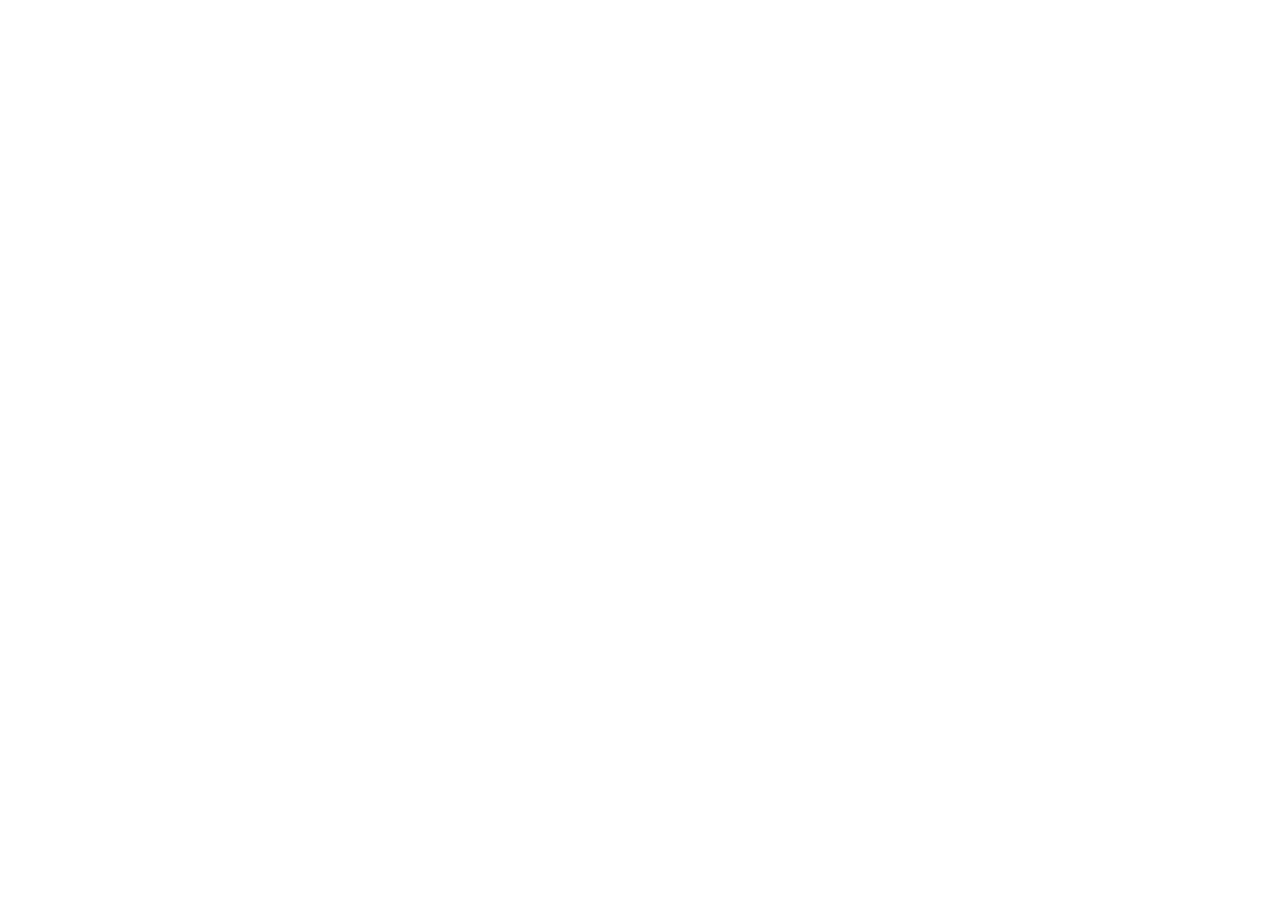
==== receita.html @ ca4401a3 "primeiro commit" ====
<!DOCTYPE html>
<html lang="pt-br">
<head>
    <meta charset="UTF-8">
    <meta name="viewport" content="width=device-width, initial-scale=1.0">
    <title>página de receita</title>
</head>
<body>
    
</body>
</html>
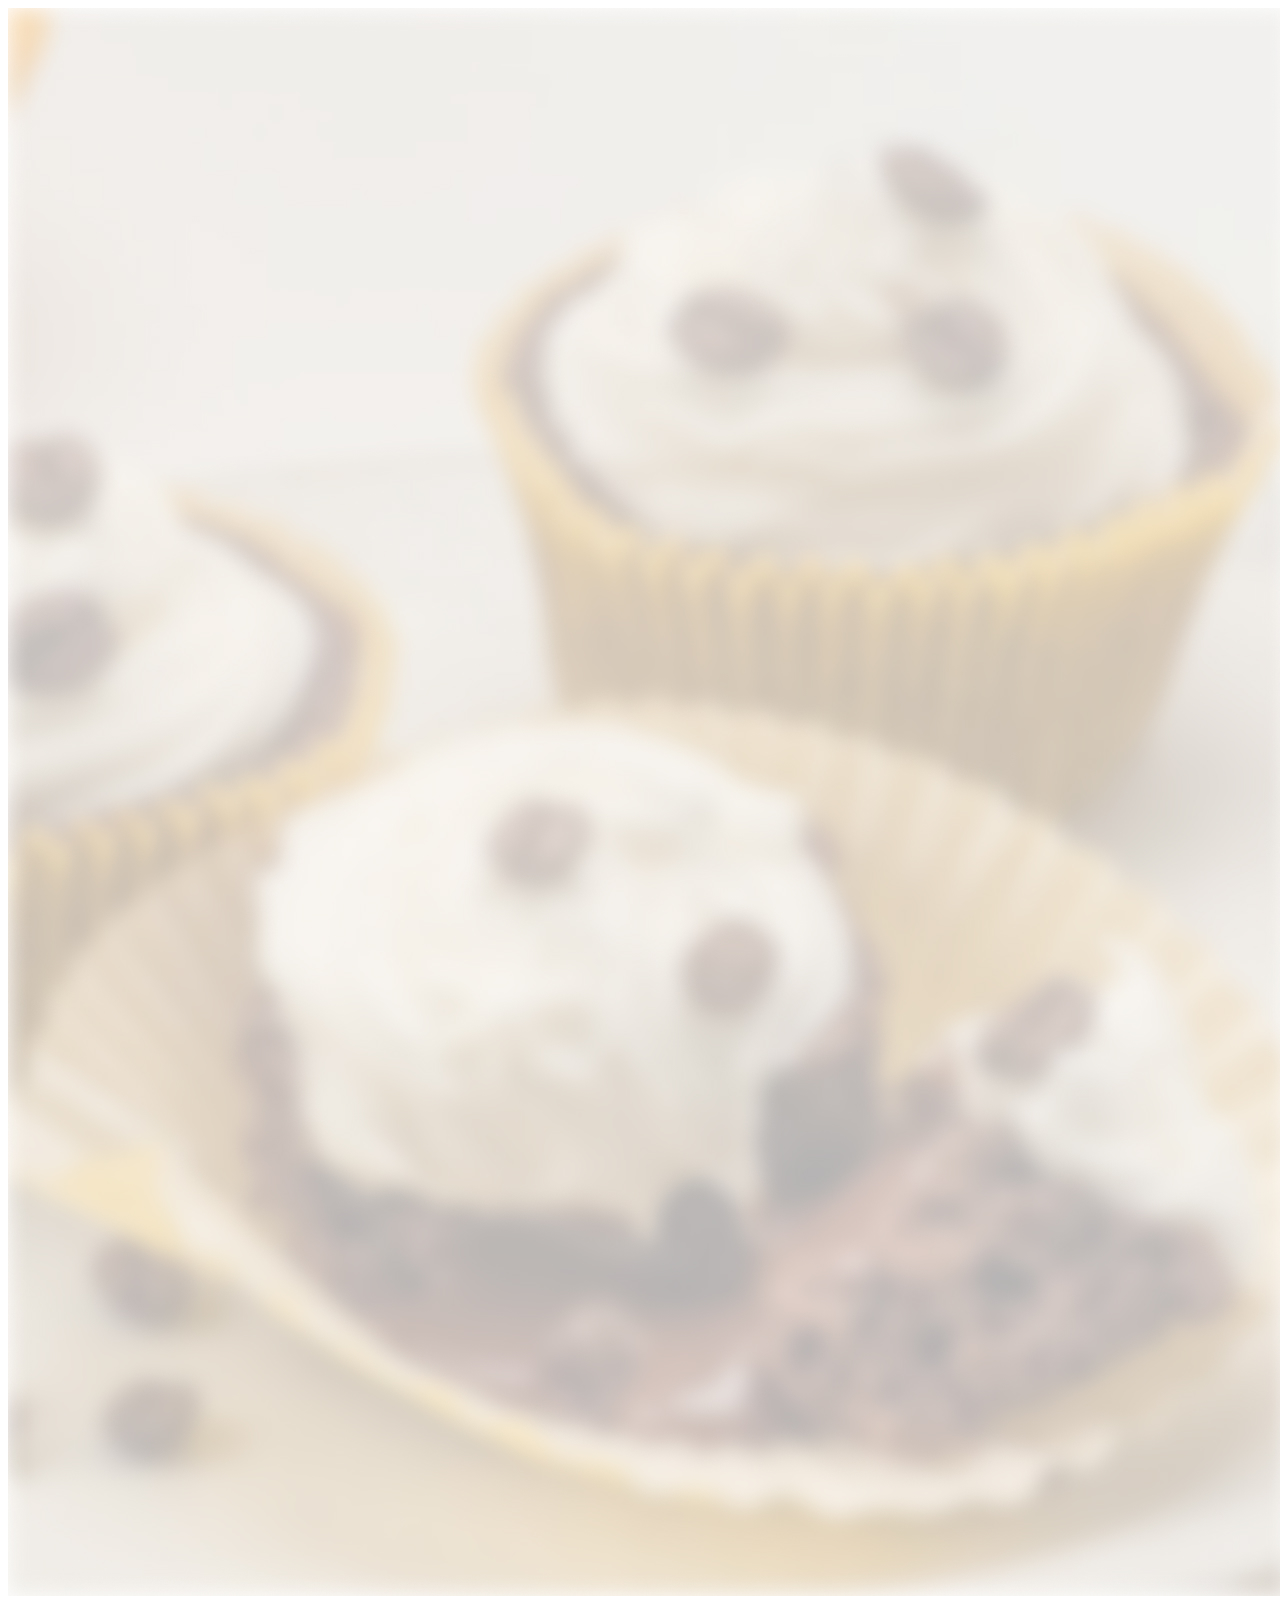
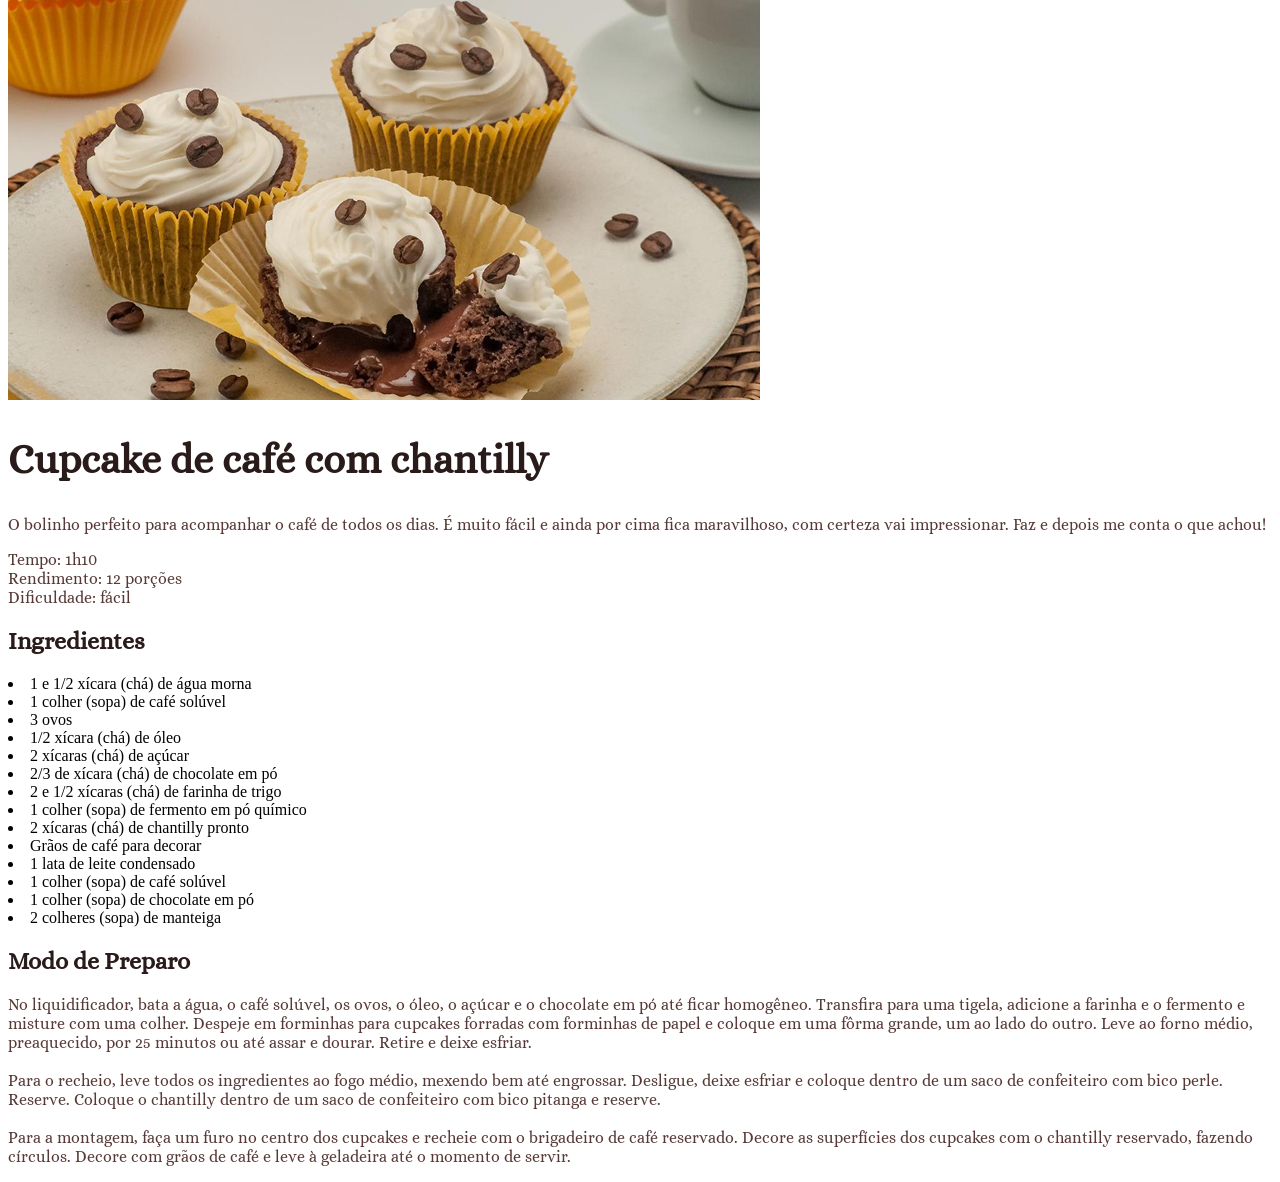
==== commit 05dfc69b: "adicionando imagens, texto e estilo" ====
--- a/receita.html
+++ b/receita.html
@@ -1,11 +1,58 @@
 <!DOCTYPE html>
 <html lang="pt-br">
 <head>
+    <link rel="preconnect" href="https://fonts.googleapis.com">
+    <link rel="preconnect" href="https://fonts.gstatic.com" crossorigin>
+    <link href="https://fonts.googleapis.com/css2?family=Alice&display=swap" rel="stylesheet">
     <meta charset="UTF-8">
     <meta name="viewport" content="width=device-width, initial-scale=1.0">
+    <link rel="stylesheet" href="receita.css">
     <title>página de receita</title>
 </head>
 <body>
-    
+    <div id="page">
+        <img src="assets/bg-image.jpg" alt="Fundo opaco com a imagem principal">
+        <img src="assets/main-image.jpg" alt="3 cupcakes de café com chantilly">
+        <main>
+            <section id="about">
+                <h1>Cupcake de café com chantilly</h1>
+                <p>
+                    O bolinho perfeito para acompanhar o café de todos os dias. É muito fácil e ainda por cima fica maravilhoso, com certeza vai impressionar. Faz e depois me conta o que achou!
+                </p>
+                <p>
+                    Tempo: 1h10 <br>
+                    Rendimento: 12 porções <br>
+                    Dificuldade: fácil
+
+                </p>
+            </section>
+            <section id="ingredients">
+                <h2>Ingredientes</h2>
+                <p>
+                    <li>1 e 1/2 xícara (chá) de água morna</li>
+                    <li>1 colher (sopa) de café solúvel</li>
+                    <li>3 ovos</li>
+                    <li>1/2 xícara (chá) de óleo</li>
+                    <li>2 xícaras (chá) de açúcar</li>
+                    <li>2/3 de xícara (chá) de chocolate em pó</li>
+                    <li>2 e 1/2 xícaras (chá) de farinha de trigo</li>
+                    <li>1 colher (sopa) de fermento em pó químico</li>
+                    <li>2 xícaras (chá) de chantilly pronto</li>
+                    <li>Grãos de café para decorar</li>
+                    <li>1 lata de leite condensado</li>
+                    <li>1 colher (sopa) de café solúvel</li>
+                    <li>1 colher (sopa) de chocolate em pó</li>
+                    <li>2 colheres (sopa) de manteiga</li>
+                </p>
+            </section>
+            <section id="about">
+                <h2>Modo de Preparo</h2>
+                <p>
+                No liquidificador, bata a água, o café solúvel, os ovos, o óleo, o açúcar e o chocolate em pó até ficar homogêneo. Transfira para uma tigela, adicione a farinha e o fermento e misture com uma colher. Despeje em forminhas para cupcakes forradas com forminhas de papel e coloque em uma fôrma grande, um ao lado do outro. Leve ao forno médio, preaquecido, por 25 minutos ou até assar e dourar. Retire e deixe esfriar. <br><br>
+                Para o recheio, leve todos os ingredientes ao fogo médio, mexendo bem até engrossar. Desligue, deixe esfriar e coloque dentro de um saco de confeiteiro com bico perle. Reserve. Coloque o chantilly dentro de um saco de confeiteiro com bico pitanga e reserve. <br><br>
+                Para a montagem, faça um furo no centro dos cupcakes e recheie com o brigadeiro de café reservado. Decore as superfícies dos cupcakes com o chantilly reservado, fazendo círculos. Decore com grãos de café e leve à geladeira até o momento de servir.</p>
+            </section>
+        </main>        
+    </div>
 </body>
 </html>
--- a/receita.css
+++ b/receita.css
@@ -0,0 +1,21 @@
+h1 {font-size: 40px;
+    font-weight: regular;
+    font-family: Alice, sans-serif;
+    color:#291B1A
+}
+
+h2 {font-size: 24px;
+    font-weight: regular;
+    font-family: Alice, sans-serif;
+    color:#291B1A
+}
+
+p {font-size: 16px;
+    font-weight: regular;
+    font-family: Alice, sans-serif;
+    color:#573A37
+}
+
+ {
+    color:#F0E8C2
+}
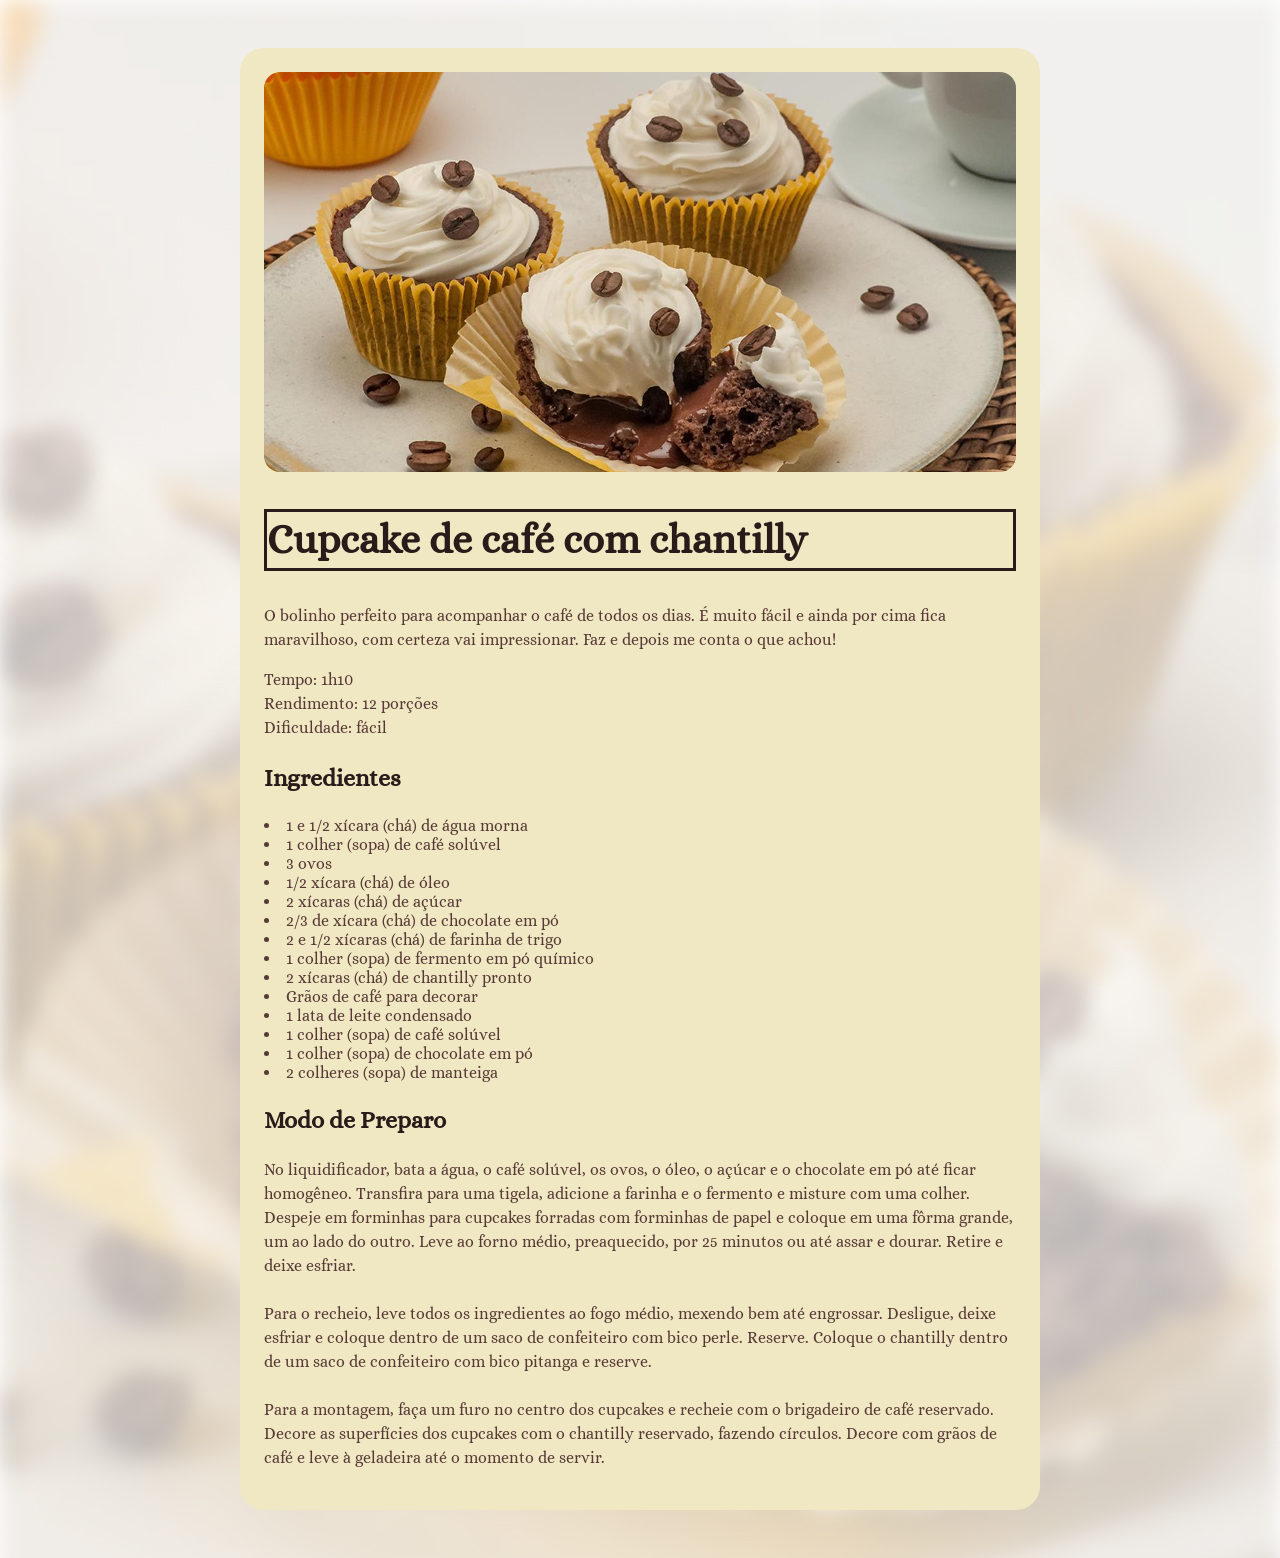
==== commit 81795bab: "mudanças de imagem de fundo e #page" ====
--- a/receita.html
+++ b/receita.html
@@ -11,8 +11,7 @@
 </head>
 <body>
     <div id="page">
-        <img src="assets/bg-image.jpg" alt="Fundo opaco com a imagem principal">
-        <img src="assets/main-image.jpg" alt="3 cupcakes de café com chantilly">
+        <img src="assets/main-image.jpg" alt="3 cupcakes de café com chantilly"> 
         <main>
             <section id="about">
                 <h1>Cupcake de café com chantilly</h1>
@@ -45,7 +44,7 @@
                     <li>2 colheres (sopa) de manteiga</li>
                 </p>
             </section>
-            <section id="about">
+            <section id="preparation">
                 <h2>Modo de Preparo</h2>
                 <p>
                 No liquidificador, bata a água, o café solúvel, os ovos, o óleo, o açúcar e o chocolate em pó até ficar homogêneo. Transfira para uma tigela, adicione a farinha e o fermento e misture com uma colher. Despeje em forminhas para cupcakes forradas com forminhas de papel e coloque em uma fôrma grande, um ao lado do outro. Leve ao forno médio, preaquecido, por 25 minutos ou até assar e dourar. Retire e deixe esfriar. <br><br>
--- a/receita.css
+++ b/receita.css
@@ -1,21 +1,58 @@
+body {
+    background-image: url(assets/bg-image.jpg);
+    background-size: cover;
+}
+
+#page {
+    box-sizing: border-box;
+    width: 800px;
+    padding: 24px;
+    background-color: #F0E8C2;
+    border-radius: 24px;
+    margin: 48px auto;
+    }
+
+img {
+    border-radius: 16px;
+}
+
+#about {
+  
+}
+
+#ingredients {
+   
+}
+
+#preparation {
+    
+}
+
 h1 {font-size: 40px;
     font-weight: regular;
     font-family: Alice, sans-serif;
-    color:#291B1A
+    line-height: 140%;
+    color:#291B1A;
+    border:solid;
 }
 
 h2 {font-size: 24px;
     font-weight: regular;
     font-family: Alice, sans-serif;
-    color:#291B1A
+    line-height: 150%;
+    color:#291B1A;
 }
 
 p {font-size: 16px;
     font-weight: regular;
     font-family: Alice, sans-serif;
-    color:#573A37
+    line-height: 150%;
+    color:#573A37;
 }
 
- {
-    color:#F0E8C2
+li {
+    font-size: 16px;
+    font-weight: regular;
+    font-family: Alice, sans-serif;
+    color:#573A37;
 }
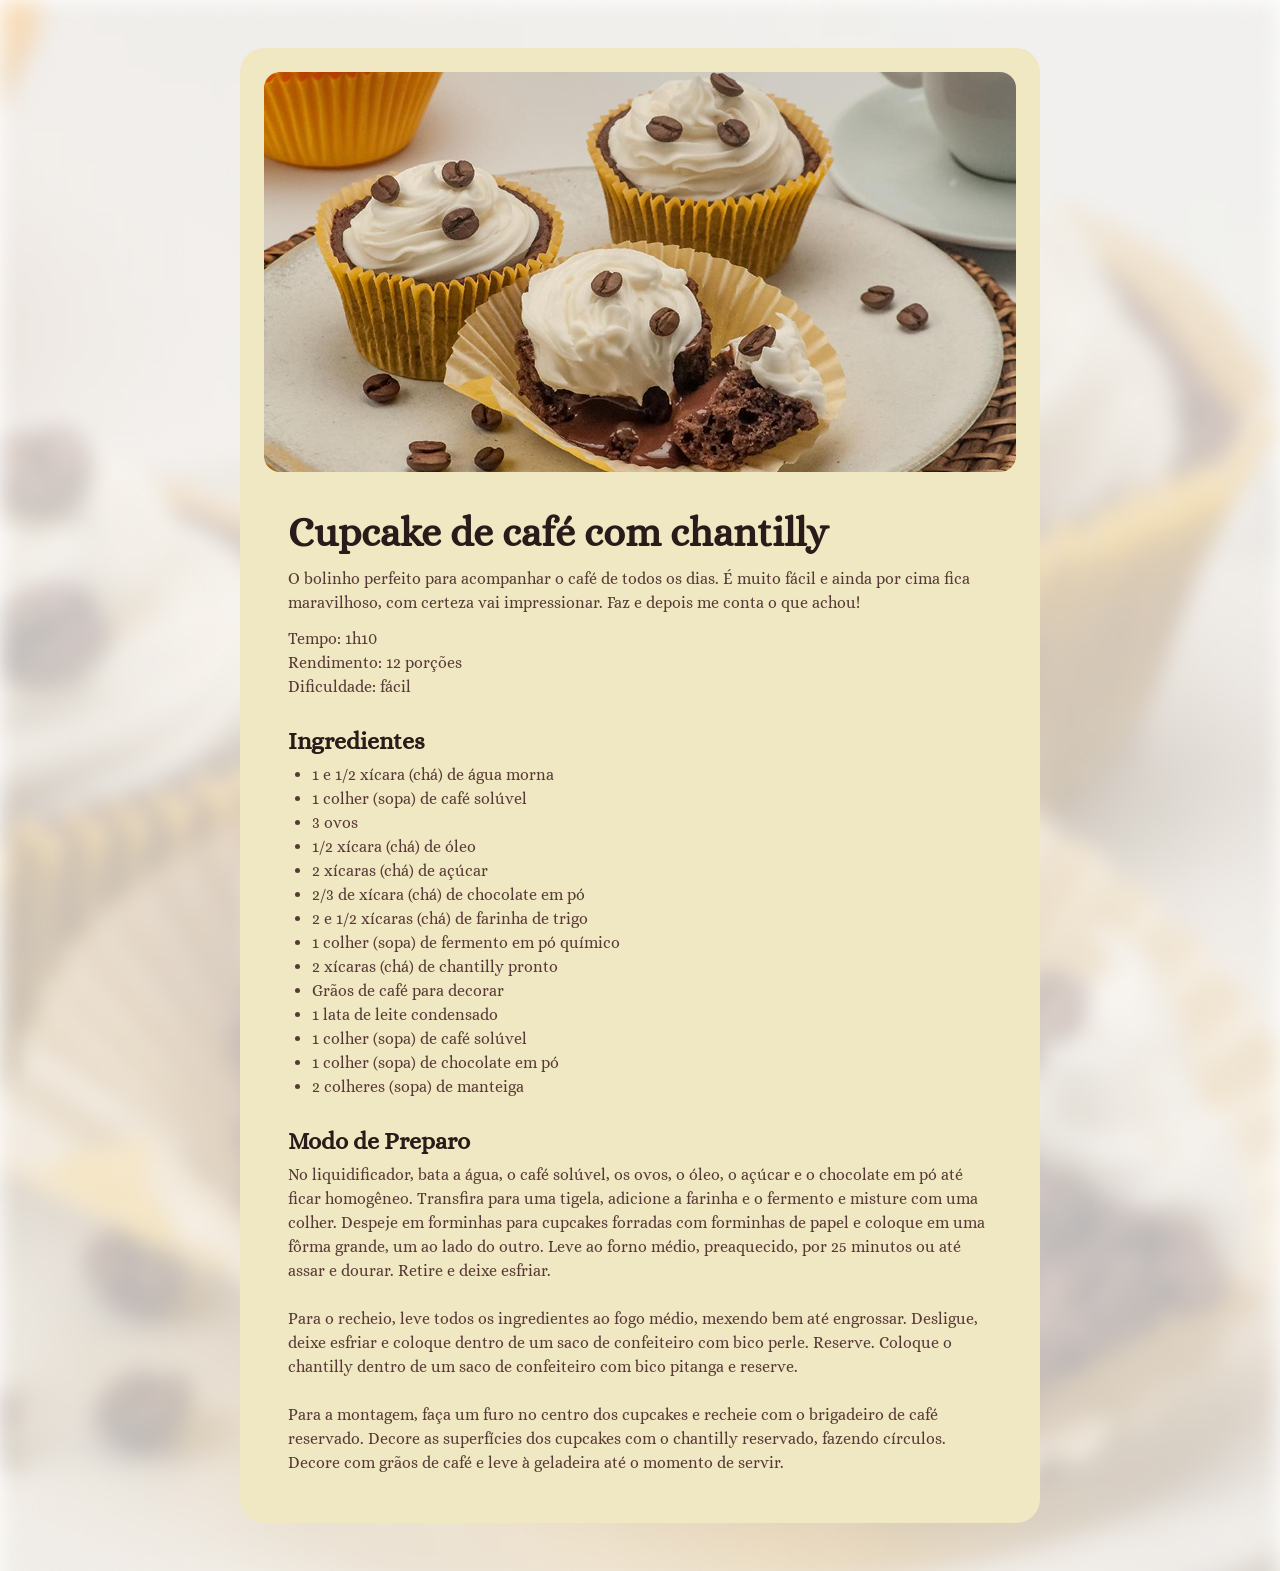
==== commit 0bef70a9: "customizando espaços" ====
--- a/receita.html
+++ b/receita.html
@@ -28,6 +28,7 @@
             <section id="ingredients">
                 <h2>Ingredientes</h2>
                 <p>
+                    <ul>
                     <li>1 e 1/2 xícara (chá) de água morna</li>
                     <li>1 colher (sopa) de café solúvel</li>
                     <li>3 ovos</li>
@@ -42,6 +43,7 @@
                     <li>1 colher (sopa) de café solúvel</li>
                     <li>1 colher (sopa) de chocolate em pó</li>
                     <li>2 colheres (sopa) de manteiga</li>
+                    </ul>
                 </p>
             </section>
             <section id="preparation">
--- a/receita.css
+++ b/receita.css
@@ -1,3 +1,14 @@
+* {
+    margin: 0;
+    padding: 0;
+}
+
+:root {
+    font-family: "Alice", serif;
+    line-height: 150%;
+    color: #573A37;
+}
+
 body {
     background-image: url(assets/bg-image.jpg);
     background-size: cover;
@@ -16,43 +27,33 @@
     border-radius: 16px;
 }
 
-#about {
+main {
+    padding: 24px;
+}
+
+section + section {
+    margin-top: 24px;
+}
+
+#about p+p {
+    margin-top: 12px;
   
 }
 
-#ingredients {
-   
+h1 {
+    font-size: 40px;
 }
 
-#preparation {
-    
+h2 {
+    font-size: 24px;
 }
 
-h1 {font-size: 40px;
-    font-weight: regular;
-    font-family: Alice, sans-serif;
-    line-height: 140%;
+h1, h2 {
     color:#291B1A;
-    border:solid;
+    margin-bottom: 4px;
+    line-height: 150%;
 }
 
-h2 {font-size: 24px;
-    font-weight: regular;
-    font-family: Alice, sans-serif;
-    line-height: 150%;
-    color:#291B1A;
-}
-
-p {font-size: 16px;
-    font-weight: regular;
-    font-family: Alice, sans-serif;
-    line-height: 150%;
-    color:#573A37;
-}
-
-li {
-    font-size: 16px;
-    font-weight: regular;
-    font-family: Alice, sans-serif;
-    color:#573A37;
+ul {
+    padding-left: 24px;
 }
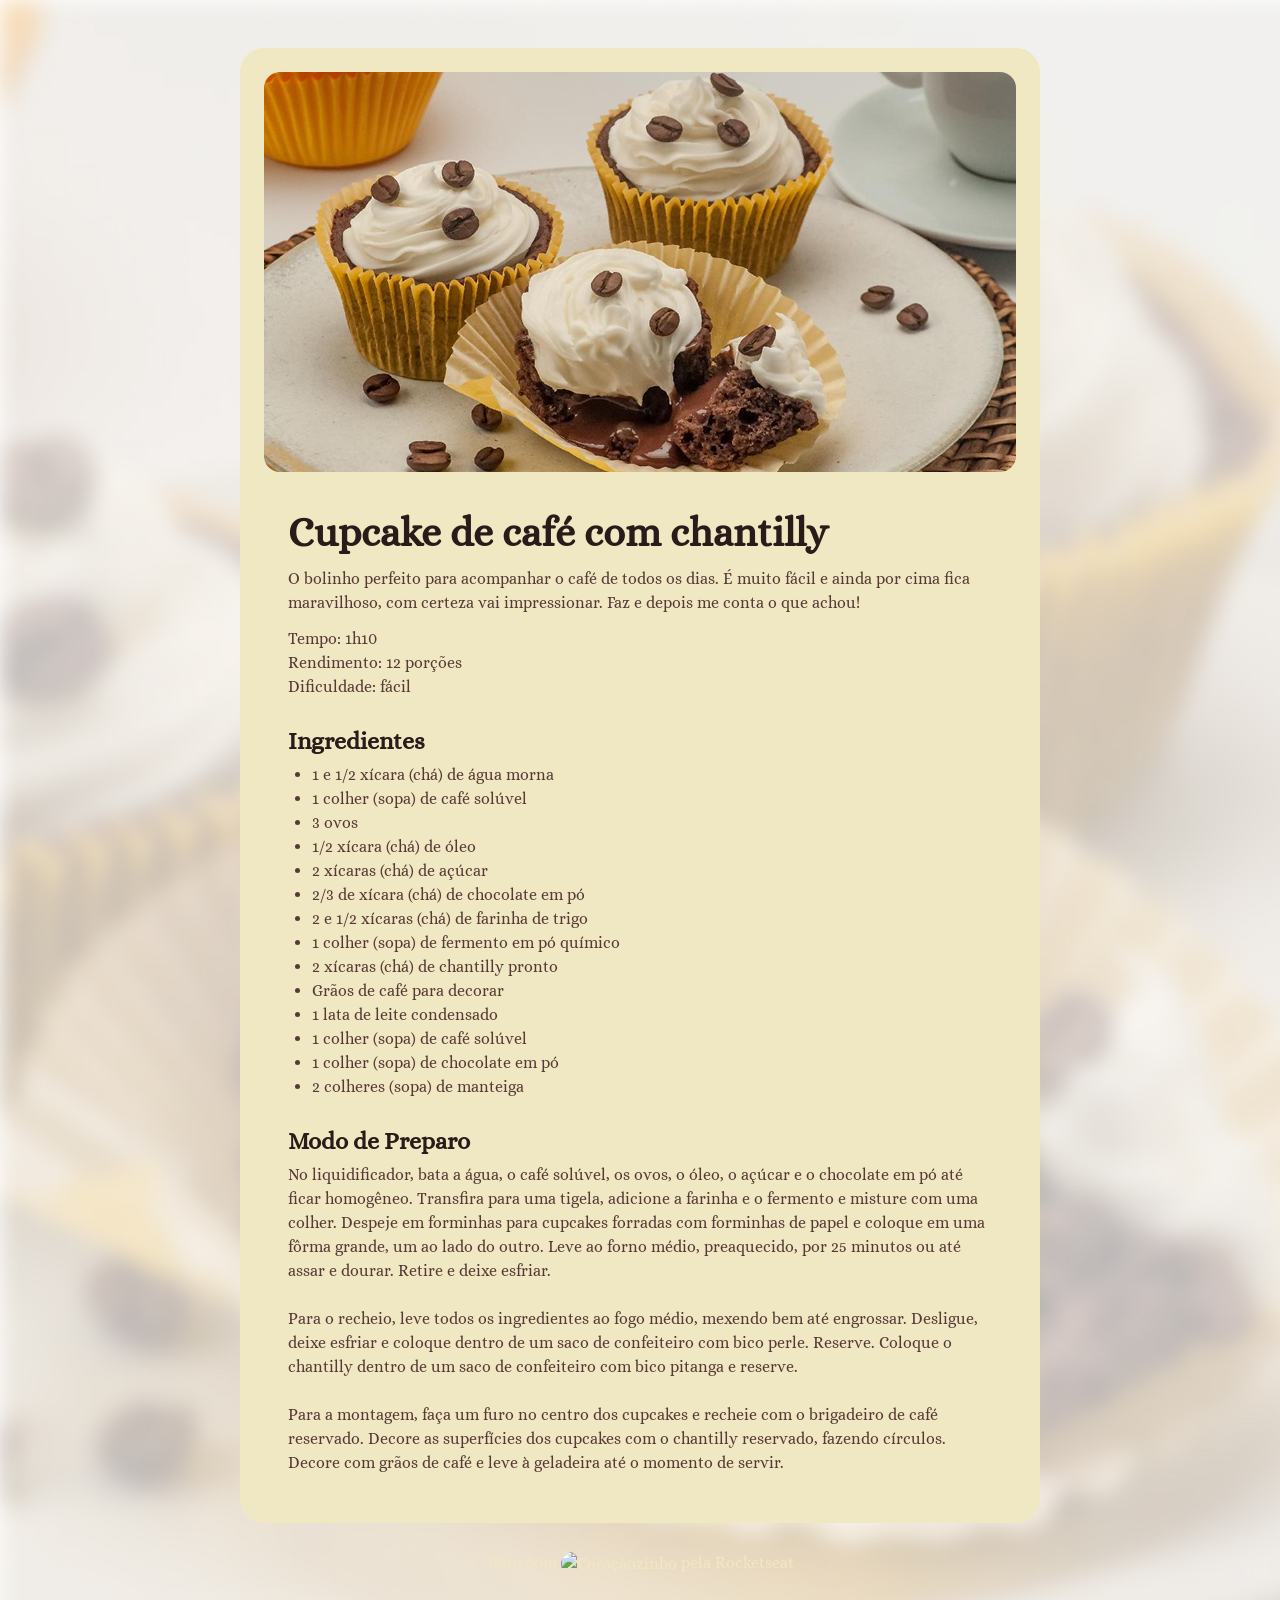
==== commit 7715a4a0: "terminando formatação com footer" ====
--- a/receita.html
+++ b/receita.html
@@ -55,5 +55,9 @@
             </section>
         </main>        
     </div>
+
+    <footer>
+        Feito com <img src="assets/heart.svg" alt="Coraçãozinho"> pela Rocketseat
+    </footer>
 </body>
 </html>
--- a/receita.css
+++ b/receita.css
@@ -20,7 +20,7 @@
     padding: 24px;
     background-color: #F0E8C2;
     border-radius: 24px;
-    margin: 48px auto;
+    margin: 48px auto 28px;
     }
 
 img {
@@ -56,4 +56,14 @@
 
 ul {
     padding-left: 24px;
+}
+
+footer {
+    color: #F0E8C2;
+    text-align: center;
+    padding-bottom: 48px;
+}
+
+footer img {
+    vertical-align: middle;
 }
